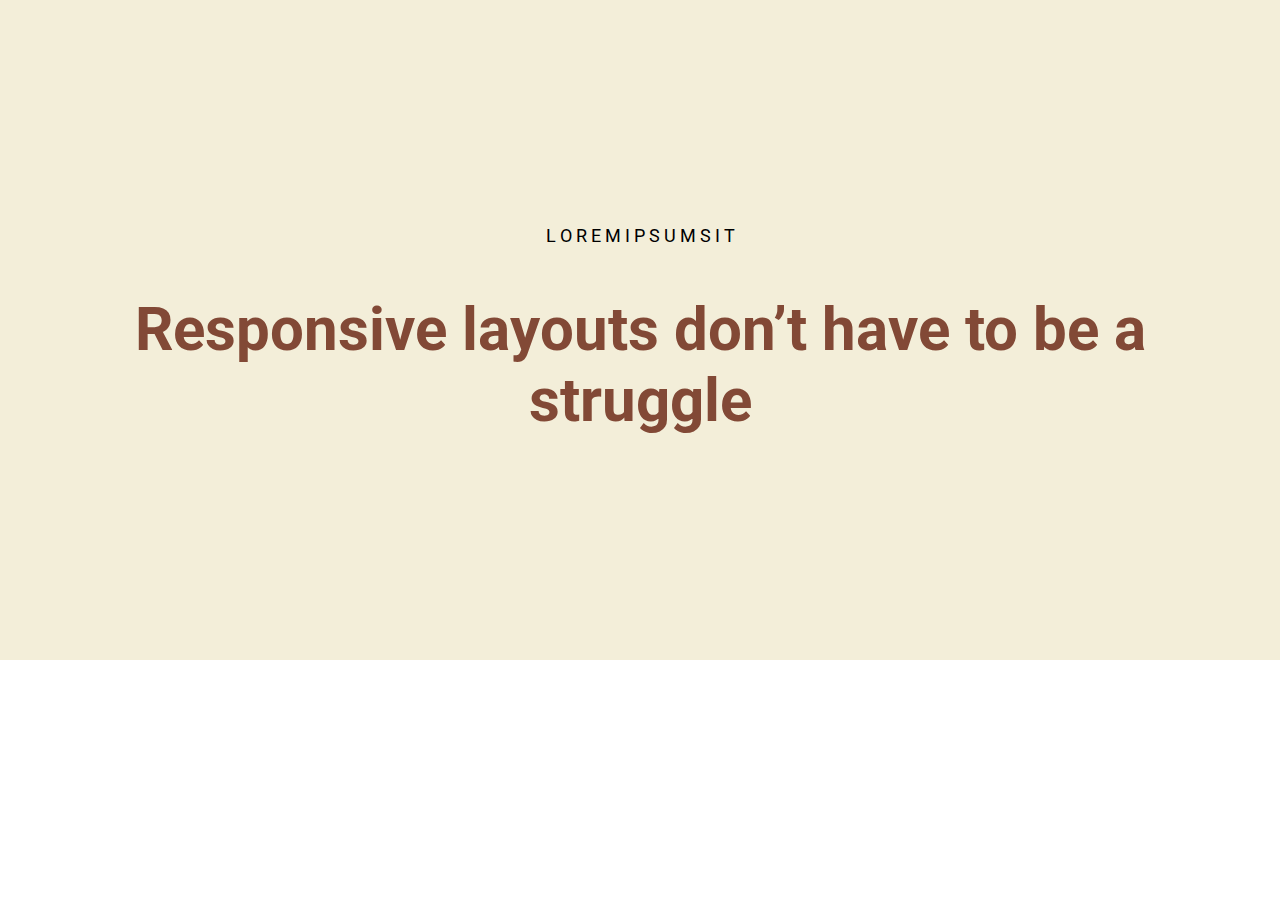
==== challenges/flexbox-4/index.html @ b9f3b422 "Setup initial section of flexbox challenge 4" ====
<!DOCTYPE html>
<html lang="en">
<head>
  <meta charset="UTF-8">
  <meta name="viewport" content="width=device-width, initial-scale=1.0">
  <title>Flexbox 4</title>

  <link rel="stylesheet" href="styles.css">
  <link href="https://fonts.googleapis.com/css2?family=Roboto:wght@400;900&display=swap" rel="stylesheet">
</head>
<body>
  <section class="hero">
    <div class="container hero--flex-container">
      <h5 class="hero--subheading col">L O R E M I P S U M  S I T</h5>
      <h1 class="hero--heading col">Responsive layouts don’t have to be a struggle</h1>
    </div>
  </section>
  <div class="container">

  </div>
</body>
</html>
---- challenges/flexbox-4/styles.css ----
* {
  box-sizing: border-box;
}

body {
  margin: 0;
  font-family: "Roboto", sans-serif;
}

.row {
  display: flex;
}

.col {
  width: 100%;
}

.col + .col {
  margin-top: 0.8em;
}

.container {
  width: 80%;
  max-width: 1128px;
  margin: 0 auto;
}

.hero {
  min-height: 660px;
  background-color: #f3eed9;
}

.hero--flex-container {
  min-height: 660px;
  display: flex;
  flex-direction: column;
  text-align: center;
  justify-content: center;
}

.hero--heading {
  color: #824936;
  font-size: 60px;
  margin: 0;
}

.hero--subheading {
  font-size: 18px;
  font-weight: 400;
  margin: 0;
}
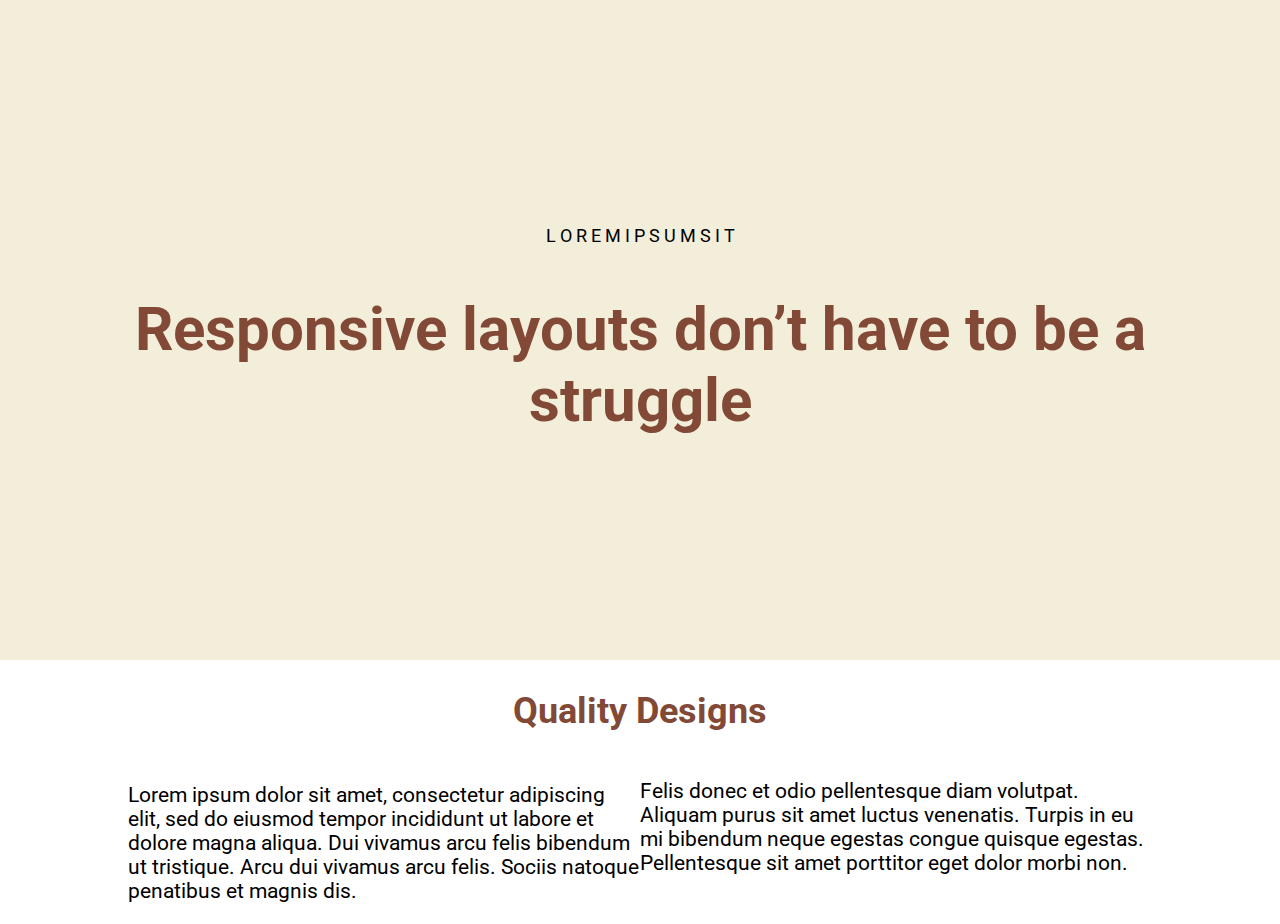
==== commit d9fcc0a2: "Start working on the second section" ====
--- a/challenges/flexbox-4/index.html
+++ b/challenges/flexbox-4/index.html
@@ -15,8 +15,25 @@
       <h1 class="hero--heading col">Responsive layouts don’t have to be a struggle</h1>
     </div>
   </section>
-  <div class="container">
-
-  </div>
+  <section class="info">
+    <div class="container">
+      <h2 class="info--heading">Quality Designs</h2>
+      <div class="info--text-wrapper row">
+        <p class="info--text info--text-1 col">
+          Lorem ipsum dolor sit amet, consectetur adipiscing elit,
+          sed do eiusmod tempor incididunt ut labore et dolore
+          magna aliqua. Dui vivamus arcu felis bibendum ut
+          tristique. Arcu dui vivamus arcu felis. Sociis natoque
+          penatibus et magnis dis.
+        </p>
+        <p class="info--text info--text-2 col">
+          Felis donec et odio pellentesque diam volutpat. Aliquam
+          purus sit amet luctus venenatis. Turpis in eu mi
+          bibendum neque egestas congue quisque egestas.
+          Pellentesque sit amet porttitor eget dolor morbi non.
+        </p>
+      </div>
+    </div>
+  </section>
 </body>
 </html>--- a/challenges/flexbox-4/styles.css
+++ b/challenges/flexbox-4/styles.css
@@ -49,3 +49,17 @@
   font-weight: 400;
   margin: 0;
 }
+
+.info--heading {
+  color: #824936;
+  font-size: 36px;
+  text-align: center;
+}
+
+.info--text {
+  font-size: 21px;
+}
+
+.info--text-wrapper {
+  justify-content: space-between;
+}
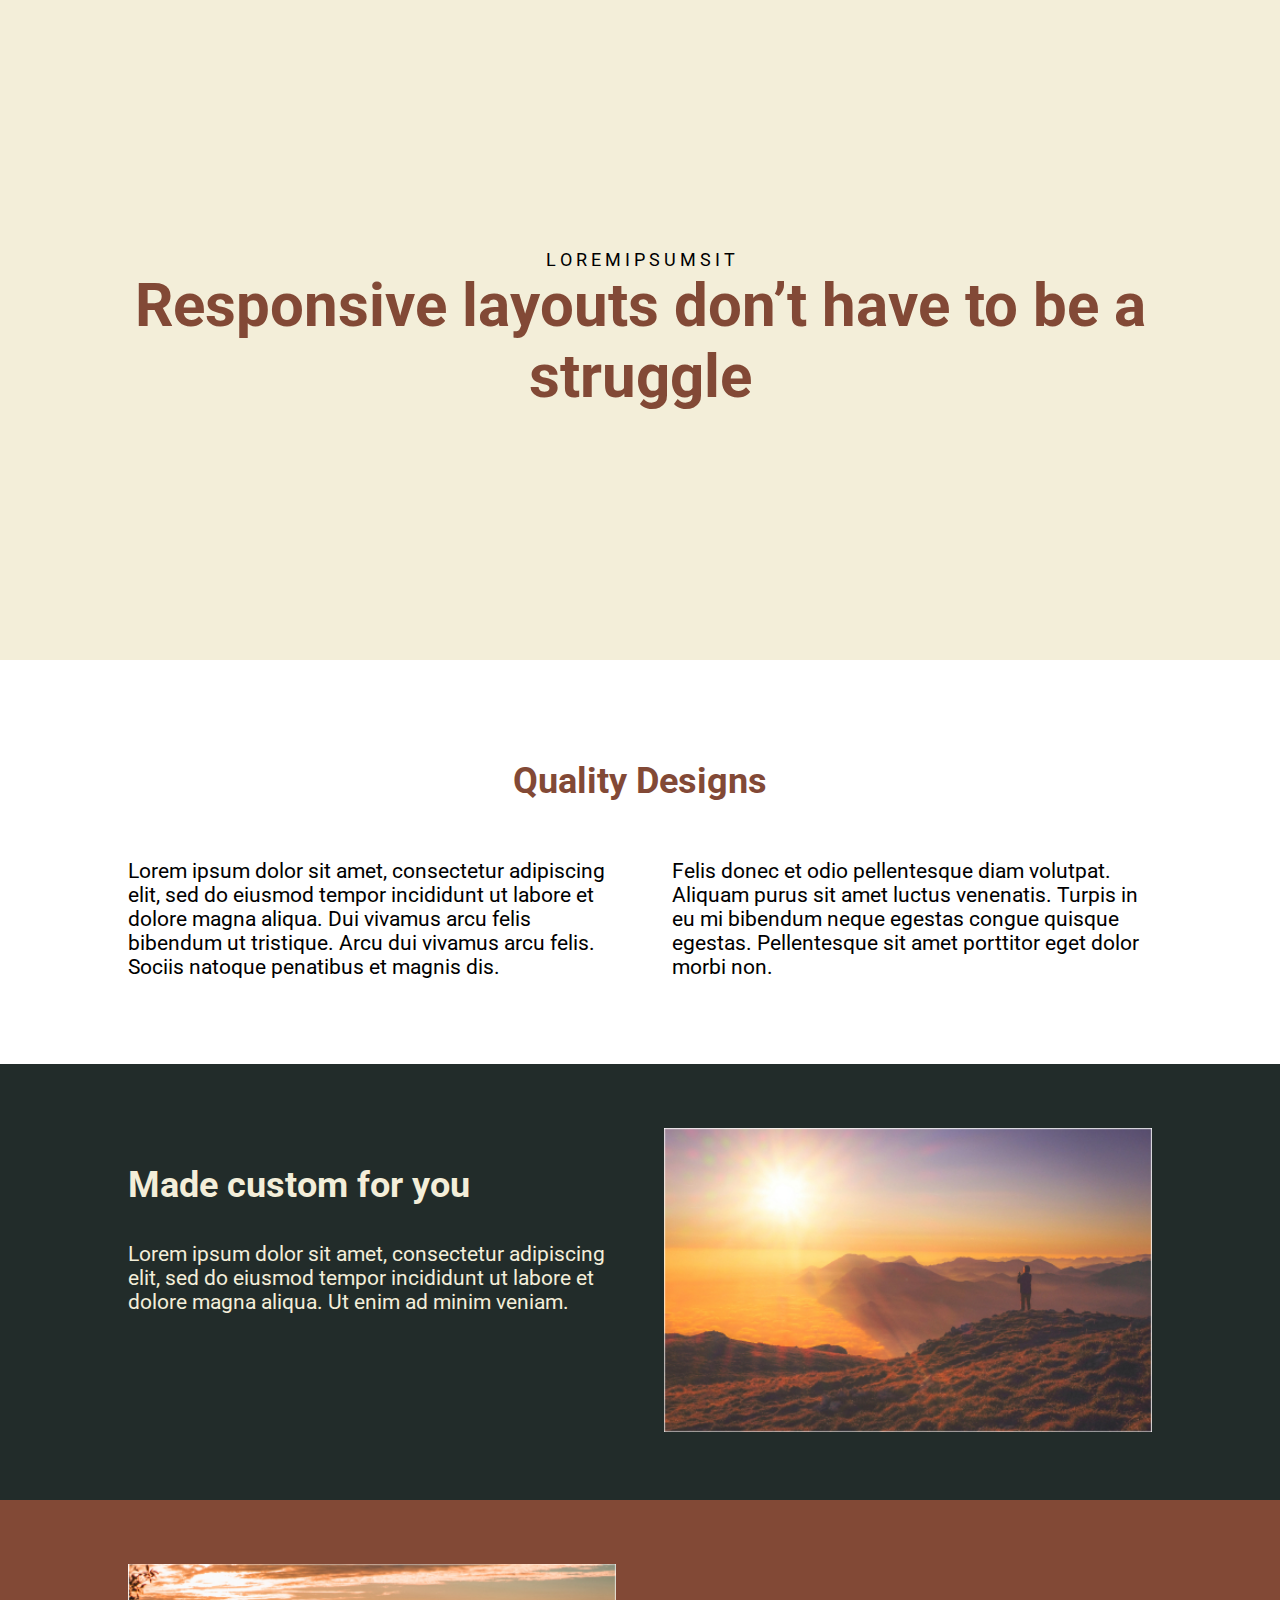
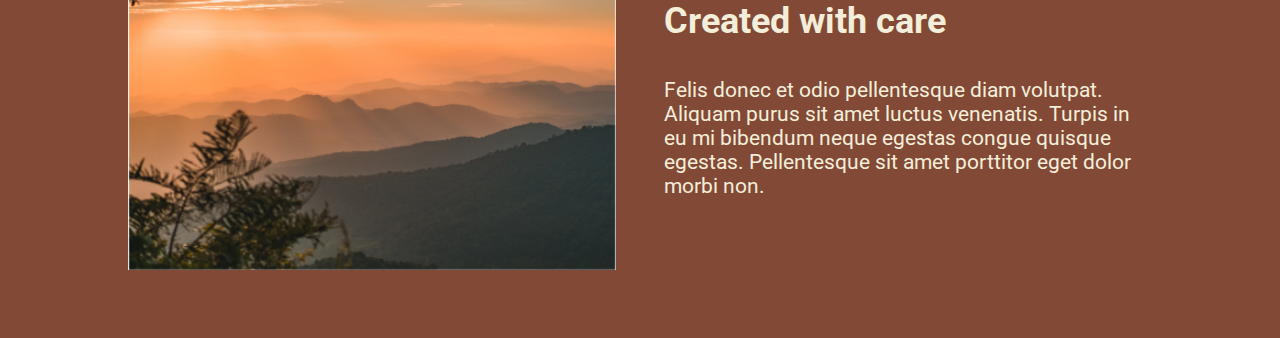
==== commit e1319d04: "Flexbox challeng 4 complete" ====
--- a/challenges/flexbox-4/index.html
+++ b/challenges/flexbox-4/index.html
@@ -1,39 +1,66 @@
 <!DOCTYPE html>
 <html lang="en">
-<head>
-  <meta charset="UTF-8">
-  <meta name="viewport" content="width=device-width, initial-scale=1.0">
-  <title>Flexbox 4</title>
+  <head>
+    <meta charset="UTF-8" />
+    <meta name="viewport" content="width=device-width, initial-scale=1.0" />
+    <title>Flexbox 4</title>
 
-  <link rel="stylesheet" href="styles.css">
-  <link href="https://fonts.googleapis.com/css2?family=Roboto:wght@400;900&display=swap" rel="stylesheet">
-</head>
-<body>
-  <section class="hero">
-    <div class="container hero--flex-container">
-      <h5 class="hero--subheading col">L O R E M I P S U M  S I T</h5>
-      <h1 class="hero--heading col">Responsive layouts don’t have to be a struggle</h1>
-    </div>
-  </section>
-  <section class="info">
-    <div class="container">
-      <h2 class="info--heading">Quality Designs</h2>
-      <div class="info--text-wrapper row">
-        <p class="info--text info--text-1 col">
-          Lorem ipsum dolor sit amet, consectetur adipiscing elit,
-          sed do eiusmod tempor incididunt ut labore et dolore
-          magna aliqua. Dui vivamus arcu felis bibendum ut
-          tristique. Arcu dui vivamus arcu felis. Sociis natoque
-          penatibus et magnis dis.
-        </p>
-        <p class="info--text info--text-2 col">
-          Felis donec et odio pellentesque diam volutpat. Aliquam
-          purus sit amet luctus venenatis. Turpis in eu mi
-          bibendum neque egestas congue quisque egestas.
-          Pellentesque sit amet porttitor eget dolor morbi non.
-        </p>
+    <link rel="stylesheet" href="styles.css" />
+    <link href="https://fonts.googleapis.com/css2?family=Roboto:wght@400;900&display=swap" rel="stylesheet" />
+  </head>
+  <body>
+    <section class="hero">
+      <div class="container hero--flex-container">
+        <h5 class="hero--subheading">L O R E M I P S U M S I T</h5>
+        <h1 class="hero--heading">Responsive layouts don’t have to be a struggle</h1>
       </div>
-    </div>
-  </section>
-</body>
-</html>+    </section>
+
+    <section class="info subsection">
+      <div class="container">
+        <h3 class="info--heading">Quality Designs</h3>
+        <div class="info--text-wrapper row">
+          <p class="info--text col p--text">
+            Lorem ipsum dolor sit amet, consectetur adipiscing elit, sed do eiusmod tempor incididunt ut labore et
+            dolore magna aliqua. Dui vivamus arcu felis bibendum ut tristique. Arcu dui vivamus arcu felis. Sociis
+            natoque penatibus et magnis dis.
+          </p>
+          <p class="info--text col p--text">
+            Felis donec et odio pellentesque diam volutpat. Aliquam purus sit amet luctus venenatis. Turpis in eu mi
+            bibendum neque egestas congue quisque egestas. Pellentesque sit amet porttitor eget dolor morbi non.
+          </p>
+        </div>
+      </div>
+    </section>
+
+    <section class="text-image subsection">
+      <div class="container row">
+        <div class="col">
+          <h3>Made custom for you</h3>
+          <p class="p--text">
+            Lorem ipsum dolor sit amet, consectetur adipiscing elit, sed do eiusmod tempor incididunt ut labore et
+            dolore magna aliqua. Ut enim ad minim veniam.
+          </p>
+        </div>
+        <div class="col">
+          <img src="image-01.jpg" alt="sunrise over mountains" />
+        </div>
+      </div>
+    </section>
+
+    <section class="image-text subsection">
+      <div class="container row">
+        <div class="col">
+          <img src="image-02.jpg" alt="sunset over mountains" />
+        </div>
+        <div class="col">
+          <h3>Created with care</h3>
+          <p class="p--text">
+            Felis donec et odio pellentesque diam volutpat. Aliquam purus sit amet luctus venenatis. Turpis in eu mi
+            bibendum neque egestas congue quisque egestas. Pellentesque sit amet porttitor eget dolor morbi non.
+          </p>
+        </div>
+      </div>
+    </section>
+  </body>
+</html>
--- a/challenges/flexbox-4/styles.css
+++ b/challenges/flexbox-4/styles.css
@@ -5,6 +5,15 @@
 body {
   margin: 0;
   font-family: "Roboto", sans-serif;
+}
+
+img {
+  max-width: 100%;
+  width: 100%;
+}
+
+.p--text {
+  font-size: 21px;
 }
 
 .row {
@@ -16,6 +25,10 @@
 }
 
 .col + .col {
+  margin-left: 3em;
+}
+
+.hero--heading {
   margin-top: 0.8em;
 }
 
@@ -50,16 +63,35 @@
   margin: 0;
 }
 
+.subsection {
+  min-height: 400px;
+  padding: 4em 0;
+}
+
+.subsection h3 {
+  font-size: 36px;
+}
+
 .info--heading {
   color: #824936;
   font-size: 36px;
   text-align: center;
 }
 
-.info--text {
-  font-size: 21px;
-}
-
 .info--text-wrapper {
   justify-content: space-between;
 }
+
+.text-image {
+  background-color: #222c2a;
+  color: #f3eed9;
+}
+
+.text-image--image {
+  align-items: flex-start;
+}
+
+.image-text {
+  background-color: #824936;
+  color: #f3eed9;
+}
